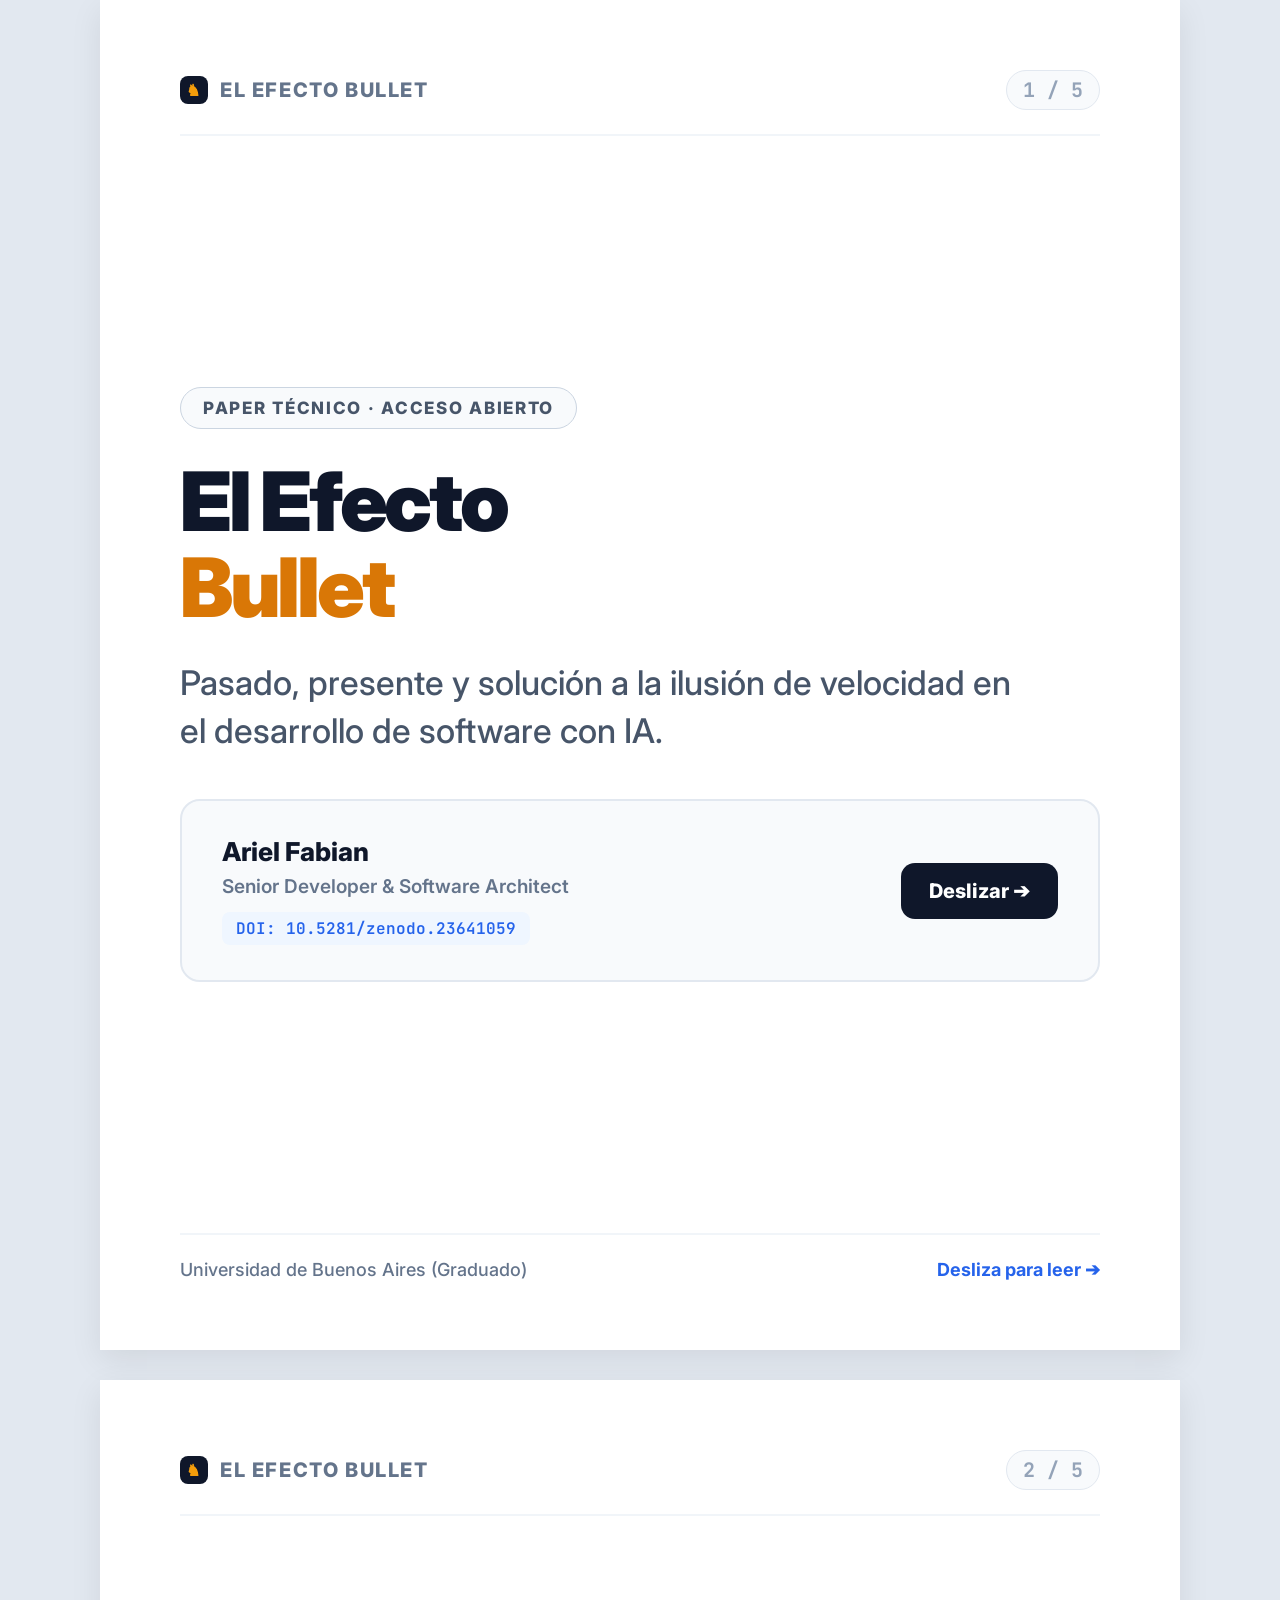
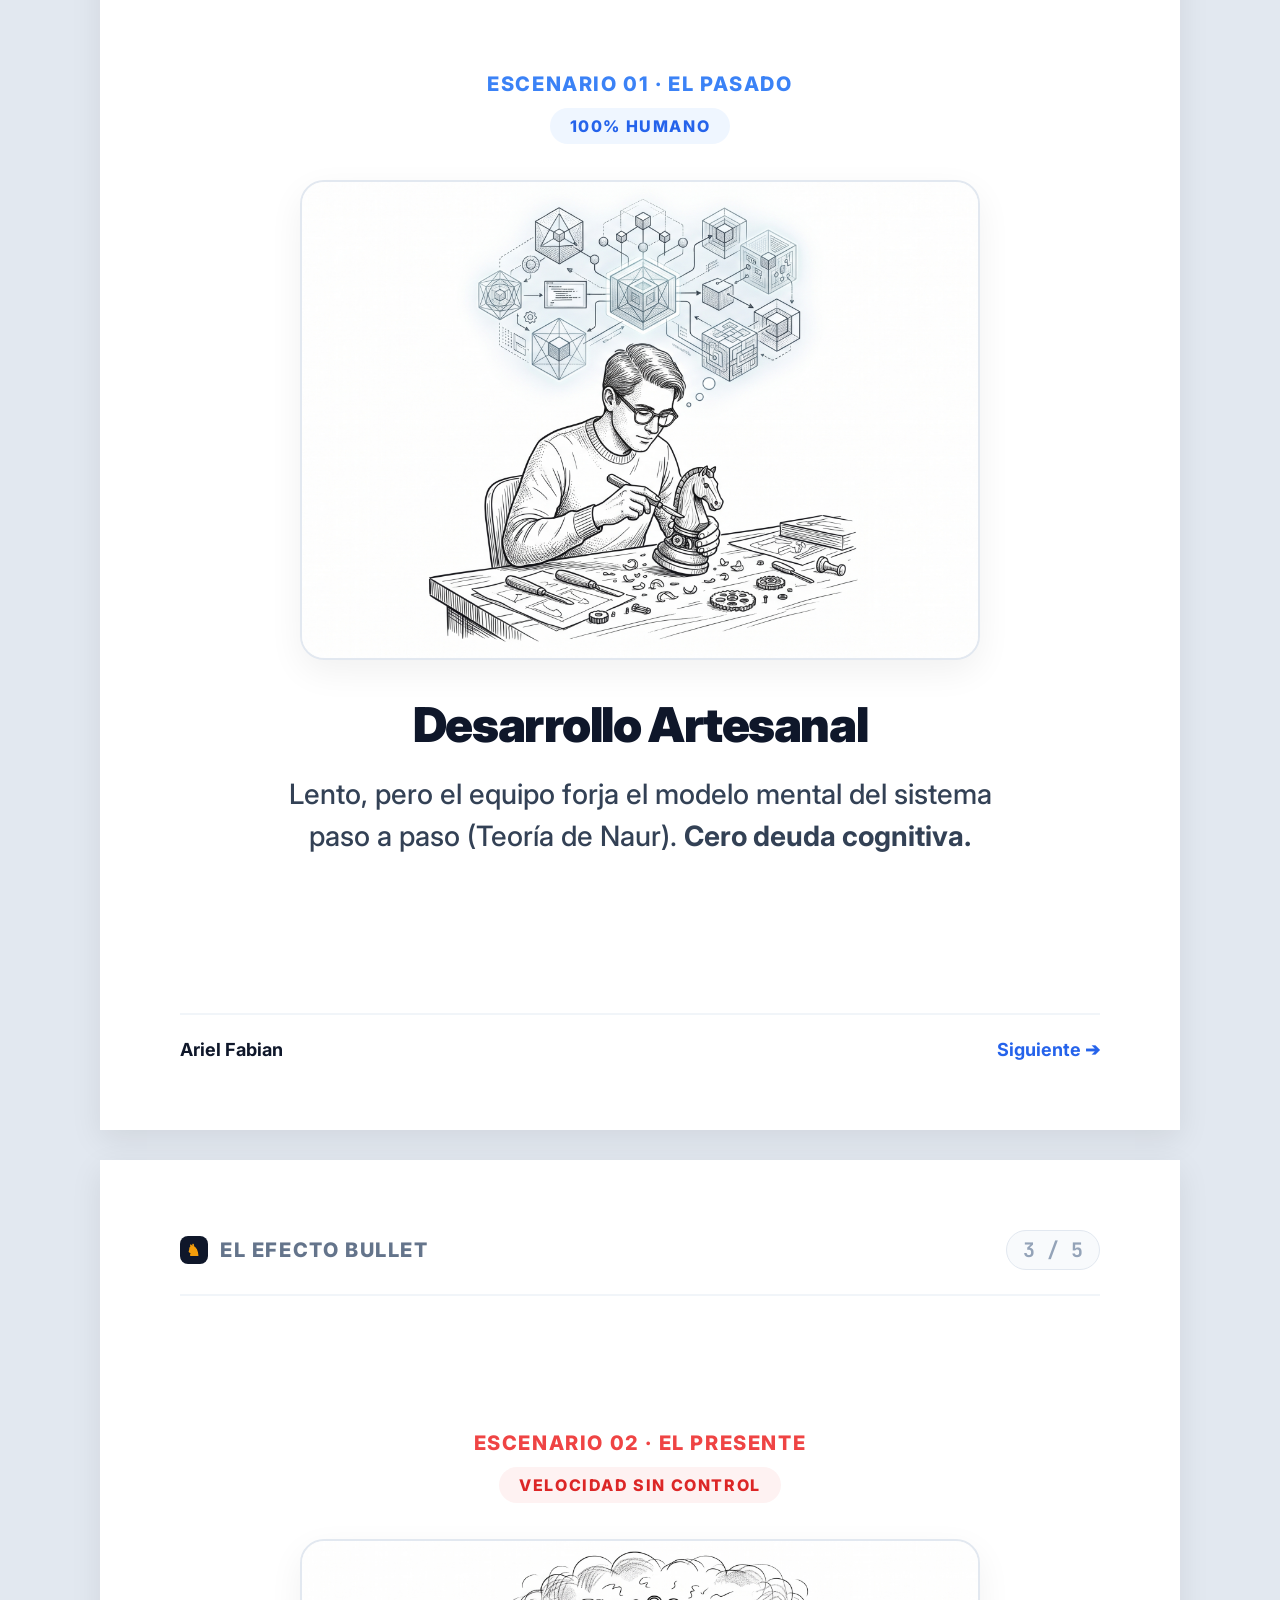
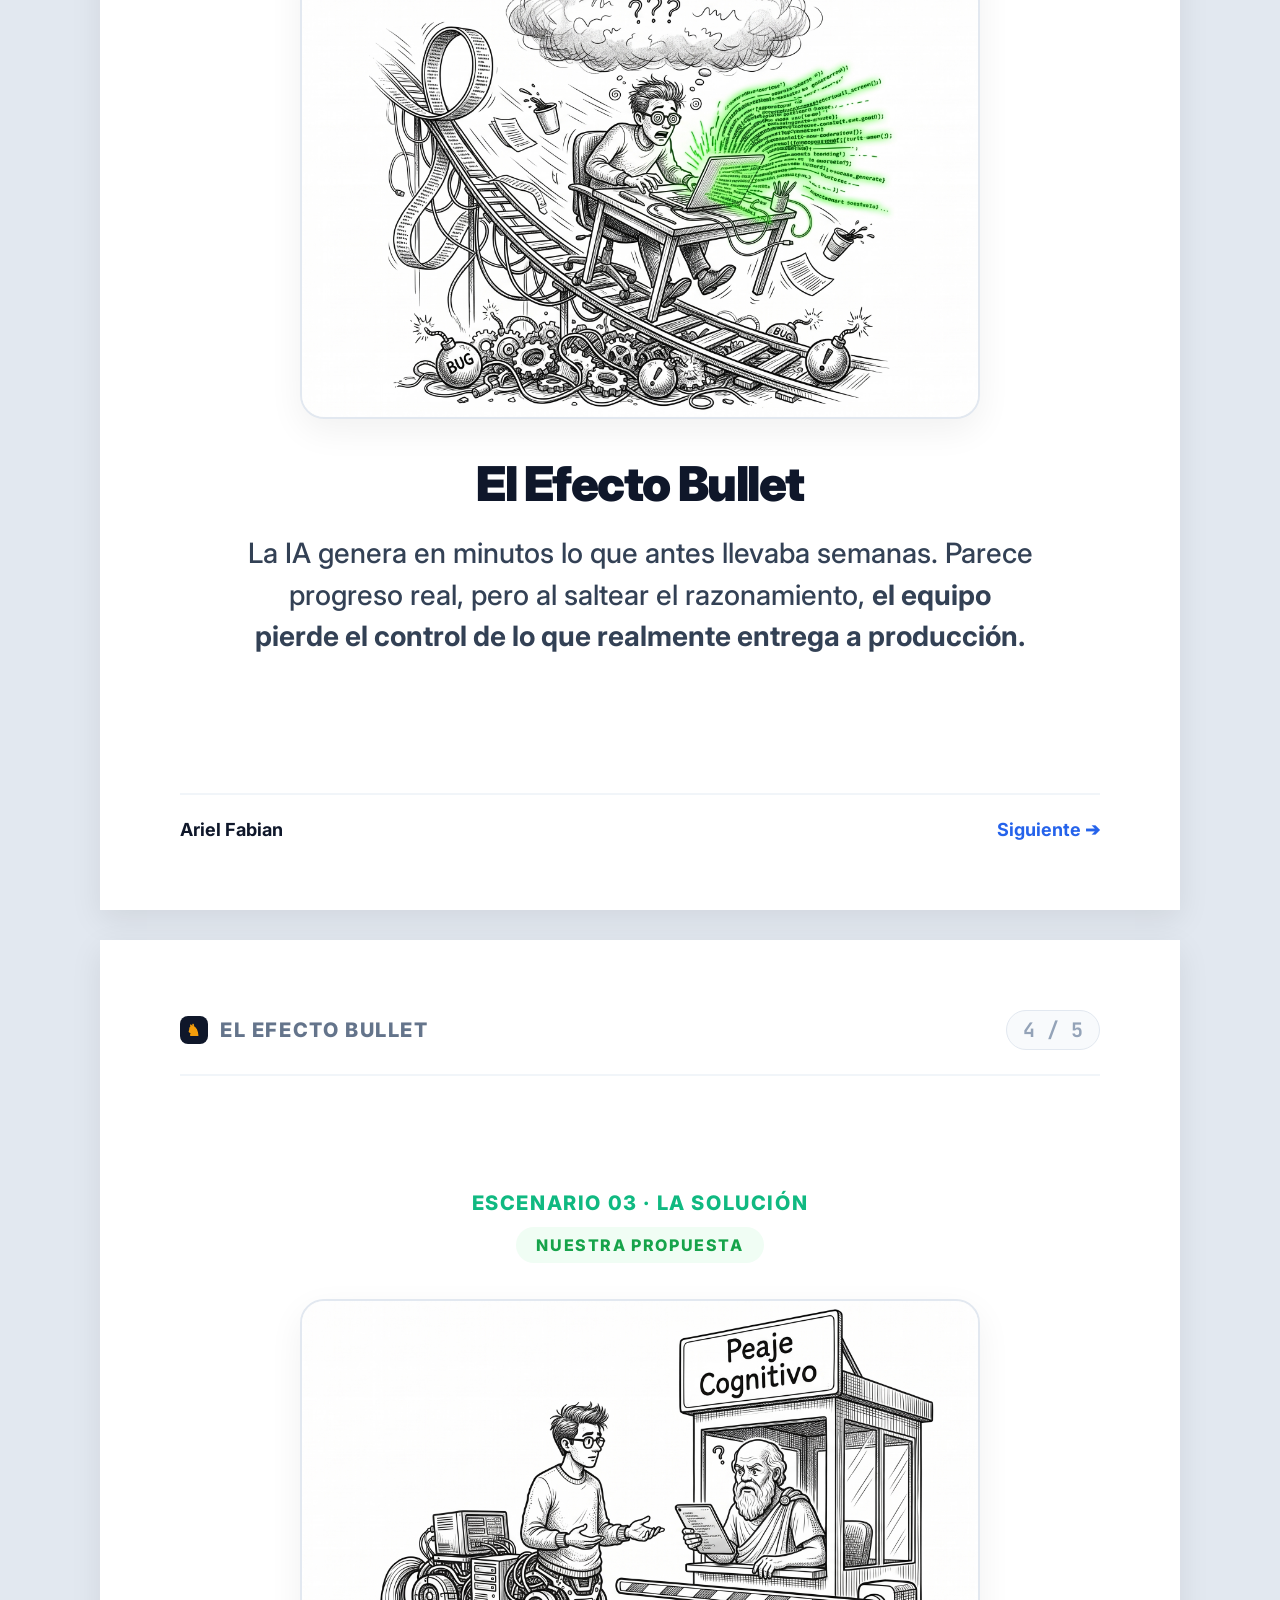
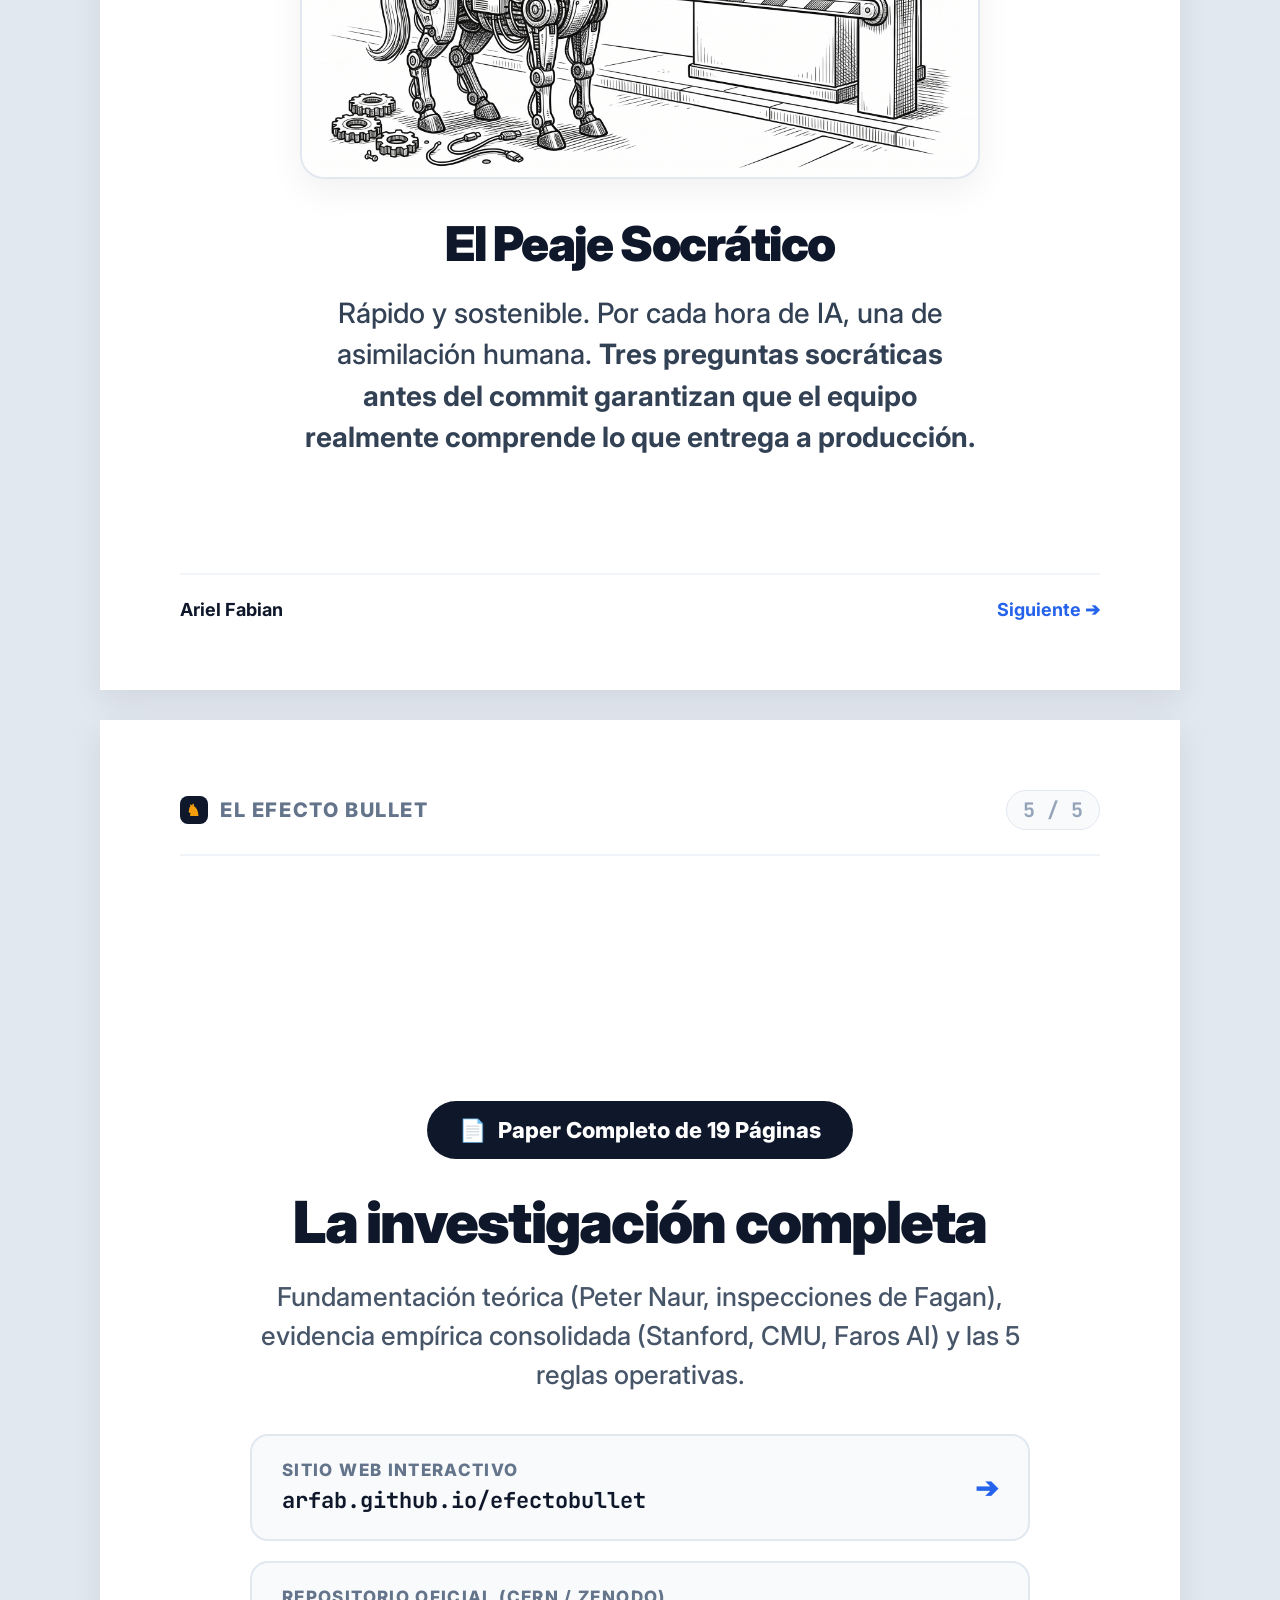
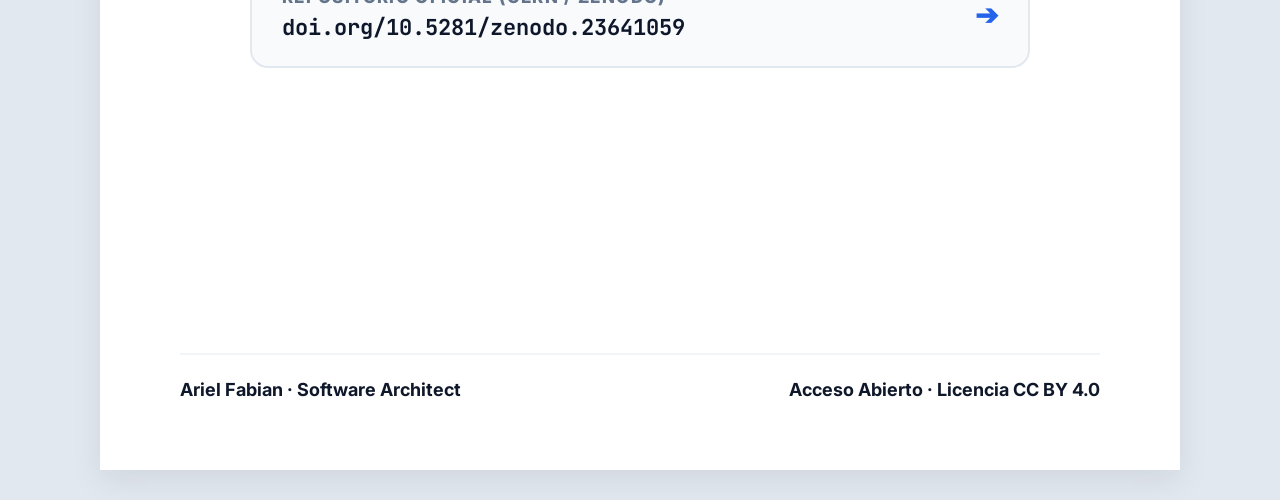
==== carousel.html @ 354e4b09 "Agregar carrusel PDF de 5 diapositivas para LinkedIn" ====
<!DOCTYPE html>
<html lang="es">
<head>
  <meta charset="UTF-8">
  <title>El Efecto Bullet - Carrusel LinkedIn</title>
  <link rel="preconnect" href="https://fonts.googleapis.com">
  <link rel="preconnect" href="https://fonts.gstatic.com" crossorigin>
  <link href="https://fonts.googleapis.com/css2?family=Inter:wght@400;500;600;700;800;900&family=JetBrains+Mono:wght@500;700&display=swap" rel="stylesheet">
  <style>
    * {
      box-sizing: border-box;
      margin: 0;
      padding: 0;
    }
    @page {
      size: 1080px 1350px;
      margin: 0;
    }
    body {
      font-family: 'Inter', -apple-system, BlinkMacSystemFont, sans-serif;
      background: #e2e8f0;
      color: #0f172a;
      -webkit-print-color-adjust: exact;
      print-color-adjust: exact;
    }
    .slide {
      width: 1080px;
      height: 1350px;
      background: #ffffff;
      padding: 70px 80px;
      display: flex;
      flex-direction: column;
      justify-content: space-between;
      position: relative;
      overflow: hidden;
      page-break-after: always;
      break-after: page;
      margin: 0 auto 30px auto;
      box-shadow: 0 10px 30px rgba(0,0,0,0.08);
    }
    @media print {
      body {
        background: transparent;
      }
      .slide {
        margin: 0;
        box-shadow: none;
      }
    }

    /* Top bar */
    .slide-topbar {
      display: flex;
      justify-content: space-between;
      align-items: center;
      padding-bottom: 24px;
      border-bottom: 2px solid #f1f5f9;
    }
    .brand-tag {
      font-size: 20px;
      font-weight: 800;
      letter-spacing: 0.08em;
      text-transform: uppercase;
      color: #64748b;
      display: flex;
      align-items: center;
      gap: 12px;
    }
    .brand-icon {
      width: 28px;
      height: 28px;
      background: #0f172a;
      border-radius: 8px;
      display: inline-flex;
      align-items: center;
      justify-content: center;
      color: #f59e0b;
      font-size: 16px;
      font-weight: 900;
    }
    .slide-counter {
      font-family: 'JetBrains Mono', monospace;
      font-size: 20px;
      font-weight: 700;
      color: #94a3b8;
      background: #f8fafc;
      padding: 6px 16px;
      border-radius: 20px;
      border: 1px solid #e2e8f0;
    }

    /* Bottom bar */
    .slide-footer {
      display: flex;
      justify-content: space-between;
      align-items: center;
      padding-top: 24px;
      border-top: 2px solid #f1f5f9;
      font-size: 18px;
      color: #64748b;
      font-weight: 500;
    }
    .footer-author {
      font-weight: 700;
      color: #0f172a;
    }
    .footer-swipe {
      display: flex;
      align-items: center;
      gap: 8px;
      font-weight: 700;
      color: #2563eb;
    }

    /* Content Cards (Slides 2, 3, 4) */
    .content-center {
      display: flex;
      flex-direction: column;
      align-items: center;
      text-align: center;
      margin: auto 0;
    }
    .badge-pill {
      display: inline-block;
      padding: 8px 20px;
      font-size: 16px;
      font-weight: 800;
      letter-spacing: 0.1em;
      text-transform: uppercase;
      border-radius: 30px;
      margin-bottom: 16px;
    }
    .badge-blue { background: #eff6ff; color: #2563eb; }
    .badge-red { background: #fef2f2; color: #dc2626; }
    .badge-green { background: #f0fdf4; color: #16a34a; }

    .scenario-phase {
      font-size: 20px;
      font-weight: 800;
      letter-spacing: 0.08em;
      text-transform: uppercase;
      margin-bottom: 12px;
    }
    .phase-blue { color: #3b82f6; }
    .phase-red { color: #ef4444; }
    .phase-green { color: #10b981; }

    .card-image-box {
      width: 100%;
      max-width: 680px;
      height: 480px;
      border-radius: 24px;
      overflow: hidden;
      border: 2px solid #e2e8f0;
      background: #fafafa;
      margin: 20px 0 35px 0;
      box-shadow: 0 12px 35px rgba(0,0,0,0.06);
    }
    .card-image-box img {
      width: 100%;
      height: 100%;
      object-fit: cover;
    }
    .card-title {
      font-size: 48px;
      font-weight: 900;
      letter-spacing: -0.03em;
      color: #0f172a;
      margin-bottom: 20px;
    }
    .card-text {
      font-size: 28px;
      line-height: 1.48;
      color: #334155;
      font-weight: 500;
      max-width: 820px;
      text-wrap: balance;
    }

    /* Slide 1 - Cover specific */
    .cover-content {
      margin: auto 0;
      display: flex;
      flex-direction: column;
      align-items: flex-start;
      text-align: left;
    }
    .cover-badge {
      display: inline-block;
      padding: 10px 22px;
      background: #f8fafc;
      border: 1.5px solid #cbd5e1;
      color: #475569;
      font-size: 17px;
      font-weight: 800;
      letter-spacing: 0.1em;
      text-transform: uppercase;
      border-radius: 30px;
      margin-bottom: 30px;
    }
    .cover-title {
      font-size: 82px;
      font-weight: 900;
      letter-spacing: -0.04em;
      line-height: 1.05;
      color: #0f172a;
      margin-bottom: 28px;
    }
    .cover-title span {
      color: #d97706;
    }
    .cover-subtitle {
      font-size: 34px;
      line-height: 1.4;
      color: #475569;
      font-weight: 500;
      max-width: 860px;
      margin-bottom: 45px;
    }
    .cover-box {
      width: 100%;
      background: #f8fafc;
      border: 2px solid #e2e8f0;
      border-radius: 20px;
      padding: 35px 40px;
      display: flex;
      justify-content: space-between;
      align-items: center;
    }
    .cover-box-meta {
      display: flex;
      flex-direction: column;
      gap: 8px;
    }
    .cover-author-name {
      font-size: 26px;
      font-weight: 800;
      color: #0f172a;
    }
    .cover-author-role {
      font-size: 19px;
      color: #64748b;
      font-weight: 600;
    }
    .cover-doi {
      font-family: 'JetBrains Mono', monospace;
      font-size: 16px;
      color: #2563eb;
      font-weight: 600;
      background: #eff6ff;
      padding: 6px 14px;
      border-radius: 8px;
      margin-top: 6px;
      display: inline-block;
    }
    .cover-swipe-badge {
      background: #0f172a;
      color: #ffffff;
      padding: 16px 28px;
      border-radius: 14px;
      font-size: 20px;
      font-weight: 800;
      display: flex;
      align-items: center;
      gap: 10px;
    }

    /* Slide 5 - Close specific */
    .close-content {
      margin: auto 0;
      display: flex;
      flex-direction: column;
      align-items: center;
      text-align: center;
    }
    .close-title {
      font-size: 58px;
      font-weight: 900;
      letter-spacing: -0.03em;
      color: #0f172a;
      margin-bottom: 20px;
    }
    .close-subtitle {
      font-size: 26px;
      line-height: 1.5;
      color: #475569;
      font-weight: 500;
      max-width: 800px;
      margin-bottom: 40px;
    }
    .links-container {
      width: 100%;
      max-width: 780px;
      display: flex;
      flex-direction: column;
      gap: 20px;
      margin-bottom: 40px;
    }
    .link-card {
      background: #f8fafc;
      border: 2px solid #e2e8f0;
      border-radius: 18px;
      padding: 24px 30px;
      display: flex;
      justify-content: space-between;
      align-items: center;
      text-align: left;
    }
    .link-card-info h4 {
      font-size: 17px;
      text-transform: uppercase;
      letter-spacing: 0.08em;
      color: #64748b;
      margin-bottom: 6px;
      font-weight: 800;
    }
    .link-card-info p {
      font-family: 'JetBrains Mono', monospace;
      font-size: 22px;
      color: #0f172a;
      font-weight: 700;
    }
    .link-card-arrow {
      font-size: 28px;
      color: #2563eb;
      font-weight: 900;
    }
    .close-paper-badge {
      display: inline-flex;
      align-items: center;
      gap: 12px;
      background: #0f172a;
      color: #ffffff;
      padding: 16px 32px;
      border-radius: 50px;
      font-size: 22px;
      font-weight: 800;
    }
  </style>
</head>
<body>

  <!-- =========================================
       SLIDE 1: PORTADA
       ========================================= -->
  <div class="slide">
    <div class="slide-topbar">
      <div class="brand-tag">
        <span class="brand-icon">♞</span>
        <span>El Efecto Bullet</span>
      </div>
      <div class="slide-counter">1 / 5</div>
    </div>

    <div class="cover-content">
      <div class="cover-badge">Paper Técnico · Acceso Abierto</div>
      <h1 class="cover-title">
        El Efecto<br><span>Bullet</span>
      </h1>
      <p class="cover-subtitle">
        Pasado, presente y solución a la ilusión de velocidad en el desarrollo de software con IA.
      </p>

      <div class="cover-box">
        <div class="cover-box-meta">
          <div class="cover-author-name">Ariel Fabian</div>
          <div class="cover-author-role">Senior Developer & Software Architect</div>
          <div><span class="cover-doi">DOI: 10.5281/zenodo.23641059</span></div>
        </div>
        <div class="cover-swipe-badge">
          Deslizar ➔
        </div>
      </div>
    </div>

    <div class="slide-footer">
      <div>Universidad de Buenos Aires (Graduado)</div>
      <div class="footer-swipe">Desliza para leer ➔</div>
    </div>
  </div>

  <!-- =========================================
       SLIDE 2: ESCENARIO 01 · EL PASADO
       ========================================= -->
  <div class="slide">
    <div class="slide-topbar">
      <div class="brand-tag">
        <span class="brand-icon">♞</span>
        <span>El Efecto Bullet</span>
      </div>
      <div class="slide-counter">2 / 5</div>
    </div>

    <div class="content-center">
      <span class="scenario-phase phase-blue">Escenario 01 · El Pasado</span>
      <span class="badge-pill badge-blue">100% Humano</span>
      <div class="card-image-box">
        <img src="images/hero_chess_knight.jpg" alt="Desarrollo Artesanal">
      </div>
      <h2 class="card-title">Desarrollo Artesanal</h2>
      <p class="card-text">
        Lento, pero el equipo forja el modelo mental del sistema paso a paso (Teoría de Naur). <strong>Cero deuda cognitiva.</strong>
      </p>
    </div>

    <div class="slide-footer">
      <div class="footer-author">Ariel Fabian</div>
      <div class="footer-swipe">Siguiente ➔</div>
    </div>
  </div>

  <!-- =========================================
       SLIDE 3: ESCENARIO 02 · EL PRESENTE
       ========================================= -->
  <div class="slide">
    <div class="slide-topbar">
      <div class="brand-tag">
        <span class="brand-icon">♞</span>
        <span>El Efecto Bullet</span>
      </div>
      <div class="slide-counter">3 / 5</div>
    </div>

    <div class="content-center">
      <span class="scenario-phase phase-red">Escenario 02 · El Presente</span>
      <span class="badge-pill badge-red">Velocidad sin Control</span>
      <div class="card-image-box">
        <img src="images/chess_clock_fischer.jpg" alt="El Efecto Bullet">
      </div>
      <h2 class="card-title">El Efecto Bullet</h2>
      <p class="card-text">
        La IA genera en minutos lo que antes llevaba semanas. Parece progreso real, pero al saltear el razonamiento, <strong>el equipo pierde el control de lo que realmente entrega a producción.</strong>
      </p>
    </div>

    <div class="slide-footer">
      <div class="footer-author">Ariel Fabian</div>
      <div class="footer-swipe">Siguiente ➔</div>
    </div>
  </div>

  <!-- =========================================
       SLIDE 4: ESCENARIO 03 · LA SOLUCIÓN
       ========================================= -->
  <div class="slide">
    <div class="slide-topbar">
      <div class="brand-tag">
        <span class="brand-icon">♞</span>
        <span>El Efecto Bullet</span>
      </div>
      <div class="slide-counter">4 / 5</div>
    </div>

    <div class="content-center">
      <span class="scenario-phase phase-green">Escenario 03 · La Solución</span>
      <span class="badge-pill badge-green">Nuestra Propuesta</span>
      <div class="card-image-box">
        <img src="images/centaur_model.jpg" alt="El Peaje Socrático">
      </div>
      <h2 class="card-title">El Peaje Socrático</h2>
      <p class="card-text">
        Rápido y sostenible. Por cada hora de IA, una de asimilación humana. <strong>Tres preguntas socráticas antes del commit garantizan que el equipo realmente comprende lo que entrega a producción.</strong>
      </p>
    </div>

    <div class="slide-footer">
      <div class="footer-author">Ariel Fabian</div>
      <div class="footer-swipe">Siguiente ➔</div>
    </div>
  </div>

  <!-- =========================================
       SLIDE 5: CIERRE Y ACCESO
       ========================================= -->
  <div class="slide">
    <div class="slide-topbar">
      <div class="brand-tag">
        <span class="brand-icon">♞</span>
        <span>El Efecto Bullet</span>
      </div>
      <div class="slide-counter">5 / 5</div>
    </div>

    <div class="close-content">
      <div class="close-paper-badge">
        <span>📄</span> Paper Completo de 19 Páginas
      </div>
      <h2 class="close-title" style="margin-top:28px;">La investigación completa</h2>
      <p class="close-subtitle">
        Fundamentación teórica (Peter Naur, inspecciones de Fagan), evidencia empírica consolidada (Stanford, CMU, Faros AI) y las 5 reglas operativas.
      </p>

      <div class="links-container">
        <div class="link-card">
          <div class="link-card-info">
            <h4>Sitio Web Interactivo</h4>
            <p>arfab.github.io/efectobullet</p>
          </div>
          <div class="link-card-arrow">➔</div>
        </div>

        <div class="link-card">
          <div class="link-card-info">
            <h4>Repositorio Oficial (CERN / Zenodo)</h4>
            <p>doi.org/10.5281/zenodo.23641059</p>
          </div>
          <div class="link-card-arrow">➔</div>
        </div>
      </div>
    </div>

    <div class="slide-footer">
      <div class="footer-author">Ariel Fabian · Software Architect</div>
      <div style="font-weight:700; color:#0f172a;">Acceso Abierto · Licencia CC BY 4.0</div>
    </div>
  </div>

</body>
</html>
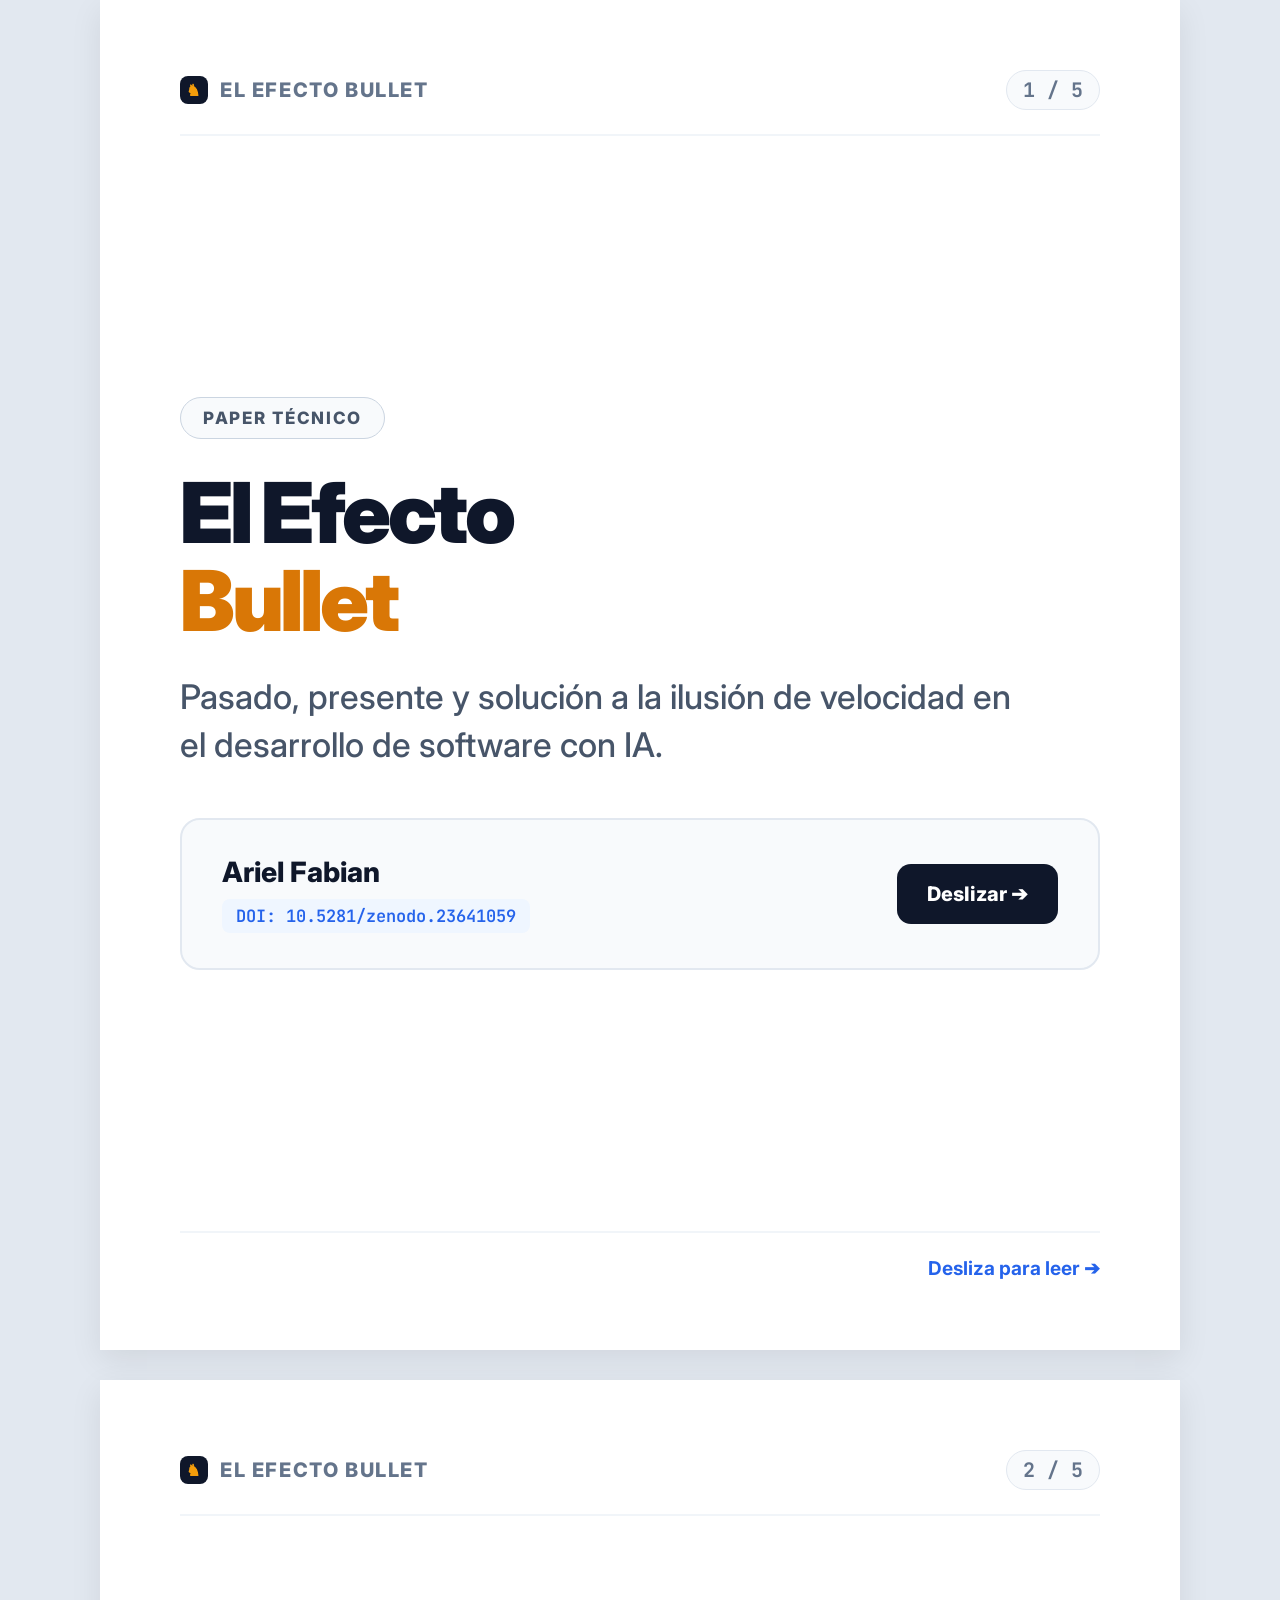
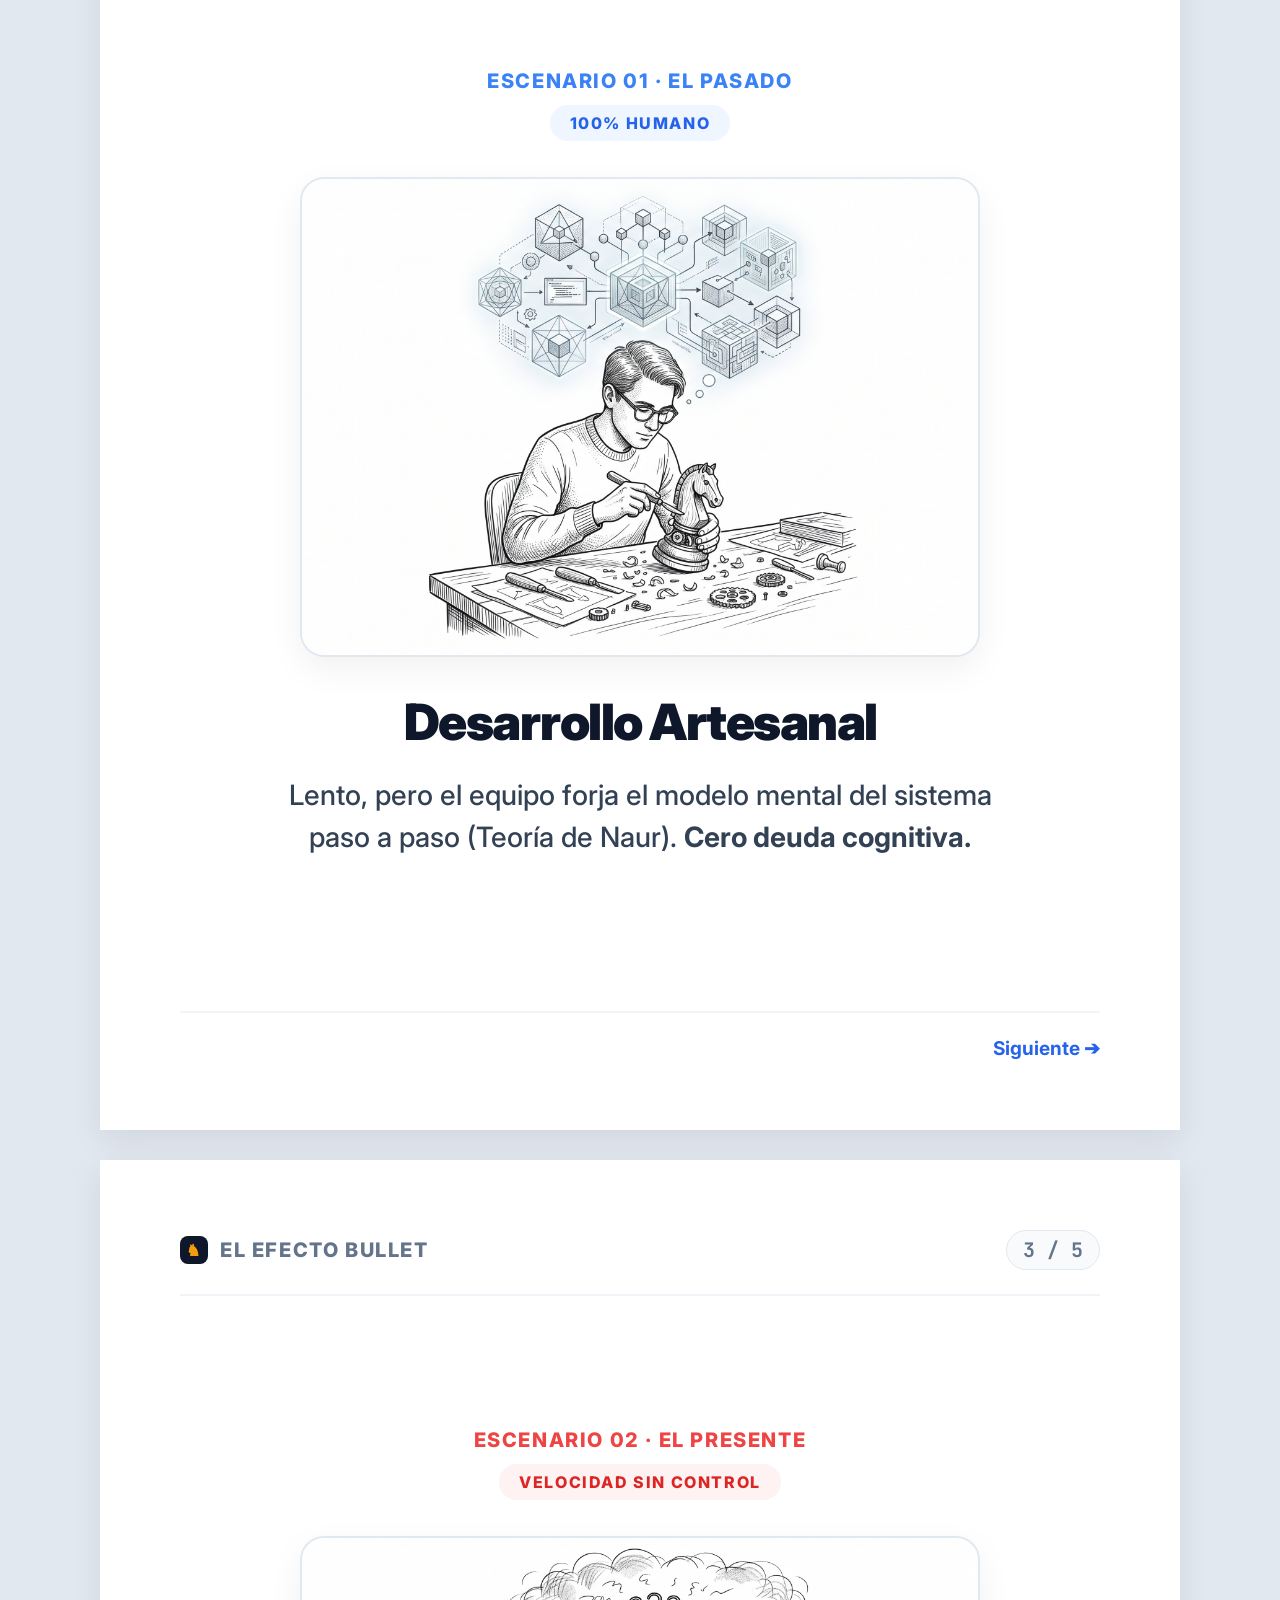
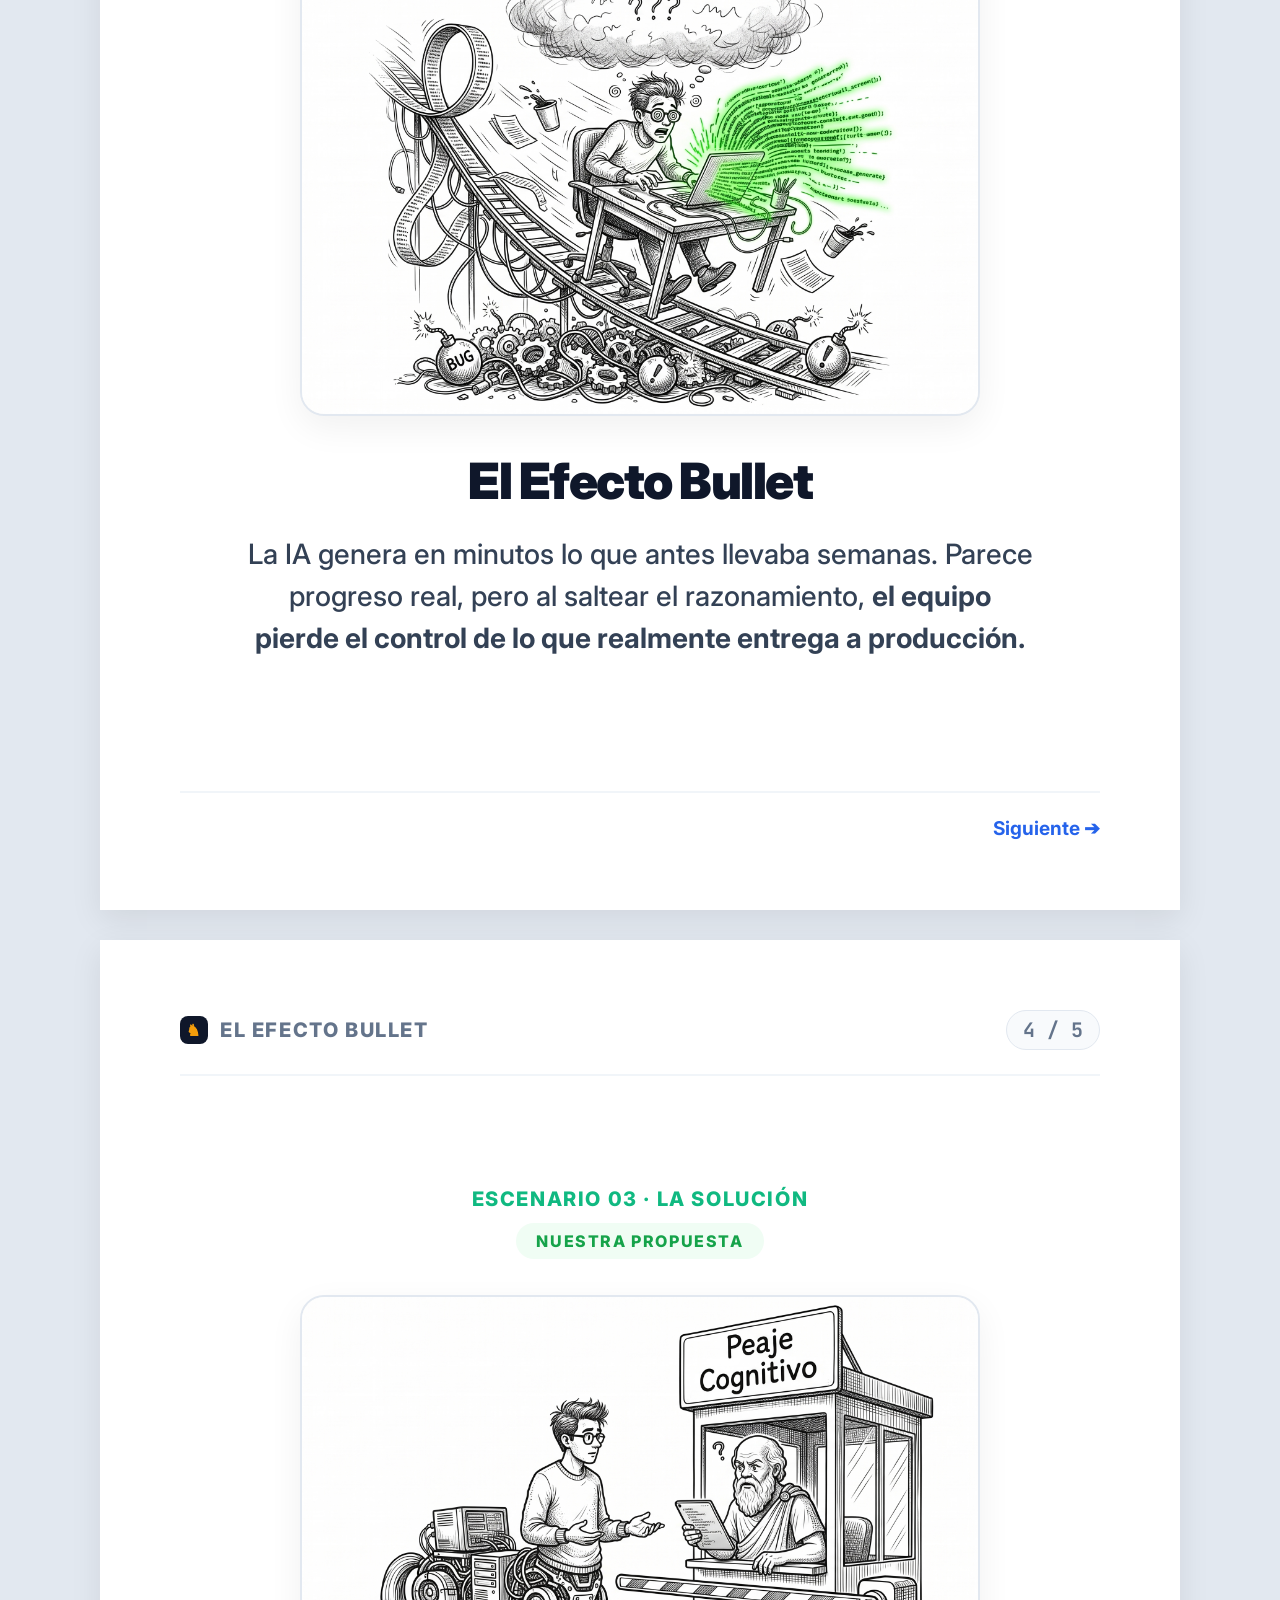
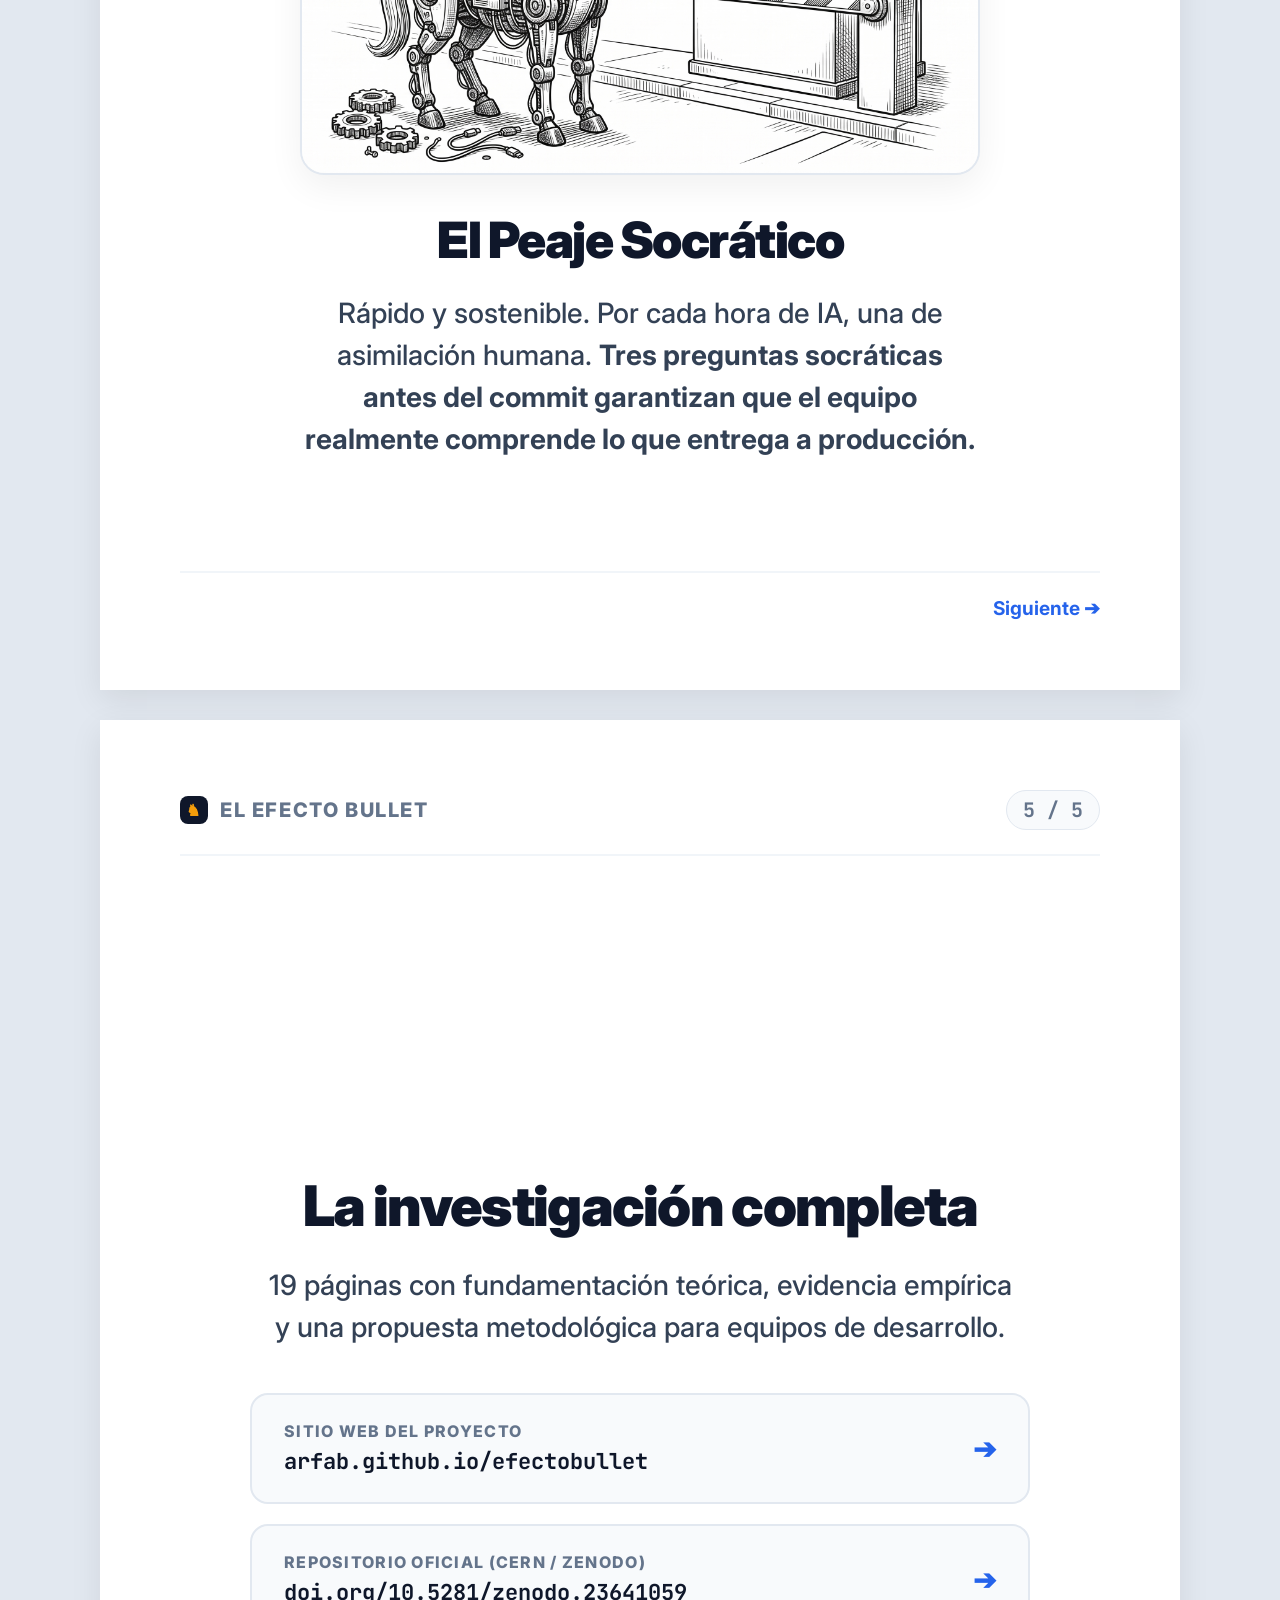
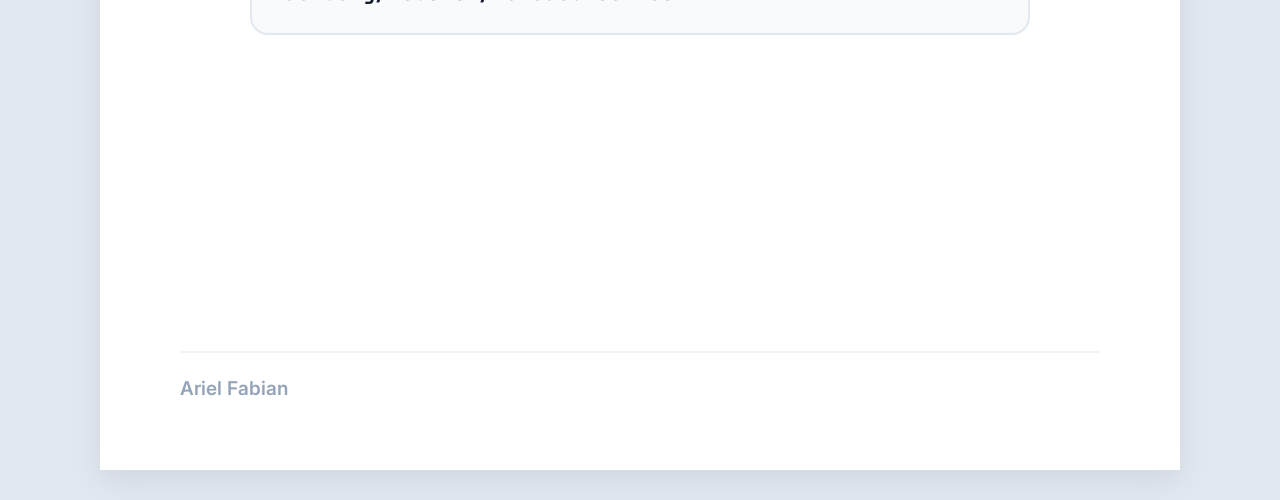
==== commit 471f0cec: "Actualizar carrusel PDF: version limpia sin textos redundantes" ====
--- a/carousel.html
+++ b/carousel.html
@@ -82,7 +82,7 @@
       font-family: 'JetBrains Mono', monospace;
       font-size: 20px;
       font-weight: 700;
-      color: #94a3b8;
+      color: #64748b;
       background: #f8fafc;
       padding: 6px 16px;
       border-radius: 20px;
@@ -96,13 +96,9 @@
       align-items: center;
       padding-top: 24px;
       border-top: 2px solid #f1f5f9;
-      font-size: 18px;
-      color: #64748b;
-      font-weight: 500;
-    }
-    .footer-author {
-      font-weight: 700;
-      color: #0f172a;
+      font-size: 19px;
+      color: #94a3b8;
+      font-weight: 600;
     }
     .footer-swipe {
       display: flex;
@@ -162,22 +158,22 @@
       object-fit: cover;
     }
     .card-title {
-      font-size: 48px;
+      font-size: 50px;
       font-weight: 900;
       letter-spacing: -0.03em;
       color: #0f172a;
-      margin-bottom: 20px;
+      margin-bottom: 22px;
     }
     .card-text {
       font-size: 28px;
-      line-height: 1.48;
+      line-height: 1.5;
       color: #334155;
       font-weight: 500;
       max-width: 820px;
       text-wrap: balance;
     }
 
-    /* Slide 1 - Cover specific */
+    /* Slide 1 - Cover */
     .cover-content {
       margin: auto 0;
       display: flex;
@@ -199,7 +195,7 @@
       margin-bottom: 30px;
     }
     .cover-title {
-      font-size: 82px;
+      font-size: 84px;
       font-weight: 900;
       letter-spacing: -0.04em;
       line-height: 1.05;
@@ -215,7 +211,7 @@
       color: #475569;
       font-weight: 500;
       max-width: 860px;
-      margin-bottom: 45px;
+      margin-bottom: 50px;
     }
     .cover-box {
       width: 100%;
@@ -230,33 +226,27 @@
     .cover-box-meta {
       display: flex;
       flex-direction: column;
-      gap: 8px;
+      gap: 10px;
     }
     .cover-author-name {
-      font-size: 26px;
-      font-weight: 800;
-      color: #0f172a;
-    }
-    .cover-author-role {
-      font-size: 19px;
-      color: #64748b;
-      font-weight: 600;
+      font-size: 28px;
+      font-weight: 800;
+      color: #0f172a;
     }
     .cover-doi {
       font-family: 'JetBrains Mono', monospace;
-      font-size: 16px;
+      font-size: 17px;
       color: #2563eb;
       font-weight: 600;
       background: #eff6ff;
       padding: 6px 14px;
       border-radius: 8px;
-      margin-top: 6px;
       display: inline-block;
     }
     .cover-swipe-badge {
       background: #0f172a;
       color: #ffffff;
-      padding: 16px 28px;
+      padding: 18px 30px;
       border-radius: 14px;
       font-size: 20px;
       font-weight: 800;
@@ -265,7 +255,7 @@
       gap: 10px;
     }
 
-    /* Slide 5 - Close specific */
+    /* Slide 5 - Close */
     .close-content {
       margin: auto 0;
       display: flex;
@@ -274,19 +264,20 @@
       text-align: center;
     }
     .close-title {
-      font-size: 58px;
+      font-size: 56px;
       font-weight: 900;
       letter-spacing: -0.03em;
       color: #0f172a;
-      margin-bottom: 20px;
+      margin-bottom: 24px;
     }
     .close-subtitle {
-      font-size: 26px;
+      font-size: 28px;
       line-height: 1.5;
-      color: #475569;
+      color: #334155;
       font-weight: 500;
-      max-width: 800px;
-      margin-bottom: 40px;
+      max-width: 840px;
+      margin-bottom: 45px;
+      text-wrap: balance;
     }
     .links-container {
       width: 100%;
@@ -294,20 +285,19 @@
       display: flex;
       flex-direction: column;
       gap: 20px;
-      margin-bottom: 40px;
     }
     .link-card {
       background: #f8fafc;
       border: 2px solid #e2e8f0;
       border-radius: 18px;
-      padding: 24px 30px;
+      padding: 26px 32px;
       display: flex;
       justify-content: space-between;
       align-items: center;
       text-align: left;
     }
     .link-card-info h4 {
-      font-size: 17px;
+      font-size: 16px;
       text-transform: uppercase;
       letter-spacing: 0.08em;
       color: #64748b;
@@ -324,17 +314,6 @@
       font-size: 28px;
       color: #2563eb;
       font-weight: 900;
-    }
-    .close-paper-badge {
-      display: inline-flex;
-      align-items: center;
-      gap: 12px;
-      background: #0f172a;
-      color: #ffffff;
-      padding: 16px 32px;
-      border-radius: 50px;
-      font-size: 22px;
-      font-weight: 800;
     }
   </style>
 </head>
@@ -353,7 +332,7 @@
     </div>
 
     <div class="cover-content">
-      <div class="cover-badge">Paper Técnico · Acceso Abierto</div>
+      <div class="cover-badge">Paper Técnico</div>
       <h1 class="cover-title">
         El Efecto<br><span>Bullet</span>
       </h1>
@@ -364,7 +343,6 @@
       <div class="cover-box">
         <div class="cover-box-meta">
           <div class="cover-author-name">Ariel Fabian</div>
-          <div class="cover-author-role">Senior Developer & Software Architect</div>
           <div><span class="cover-doi">DOI: 10.5281/zenodo.23641059</span></div>
         </div>
         <div class="cover-swipe-badge">
@@ -374,7 +352,7 @@
     </div>
 
     <div class="slide-footer">
-      <div>Universidad de Buenos Aires (Graduado)</div>
+      <div></div>
       <div class="footer-swipe">Desliza para leer ➔</div>
     </div>
   </div>
@@ -404,7 +382,7 @@
     </div>
 
     <div class="slide-footer">
-      <div class="footer-author">Ariel Fabian</div>
+      <div></div>
       <div class="footer-swipe">Siguiente ➔</div>
     </div>
   </div>
@@ -434,7 +412,7 @@
     </div>
 
     <div class="slide-footer">
-      <div class="footer-author">Ariel Fabian</div>
+      <div></div>
       <div class="footer-swipe">Siguiente ➔</div>
     </div>
   </div>
@@ -464,7 +442,7 @@
     </div>
 
     <div class="slide-footer">
-      <div class="footer-author">Ariel Fabian</div>
+      <div></div>
       <div class="footer-swipe">Siguiente ➔</div>
     </div>
   </div>
@@ -482,18 +460,15 @@
     </div>
 
     <div class="close-content">
-      <div class="close-paper-badge">
-        <span>📄</span> Paper Completo de 19 Páginas
-      </div>
-      <h2 class="close-title" style="margin-top:28px;">La investigación completa</h2>
+      <h2 class="close-title">La investigación completa</h2>
       <p class="close-subtitle">
-        Fundamentación teórica (Peter Naur, inspecciones de Fagan), evidencia empírica consolidada (Stanford, CMU, Faros AI) y las 5 reglas operativas.
+        19 páginas con fundamentación teórica, evidencia empírica y una propuesta metodológica para equipos de desarrollo.
       </p>
 
       <div class="links-container">
         <div class="link-card">
           <div class="link-card-info">
-            <h4>Sitio Web Interactivo</h4>
+            <h4>Sitio Web del Proyecto</h4>
             <p>arfab.github.io/efectobullet</p>
           </div>
           <div class="link-card-arrow">➔</div>
@@ -510,8 +485,8 @@
     </div>
 
     <div class="slide-footer">
-      <div class="footer-author">Ariel Fabian · Software Architect</div>
-      <div style="font-weight:700; color:#0f172a;">Acceso Abierto · Licencia CC BY 4.0</div>
+      <div>Ariel Fabian</div>
+      <div></div>
     </div>
   </div>
 
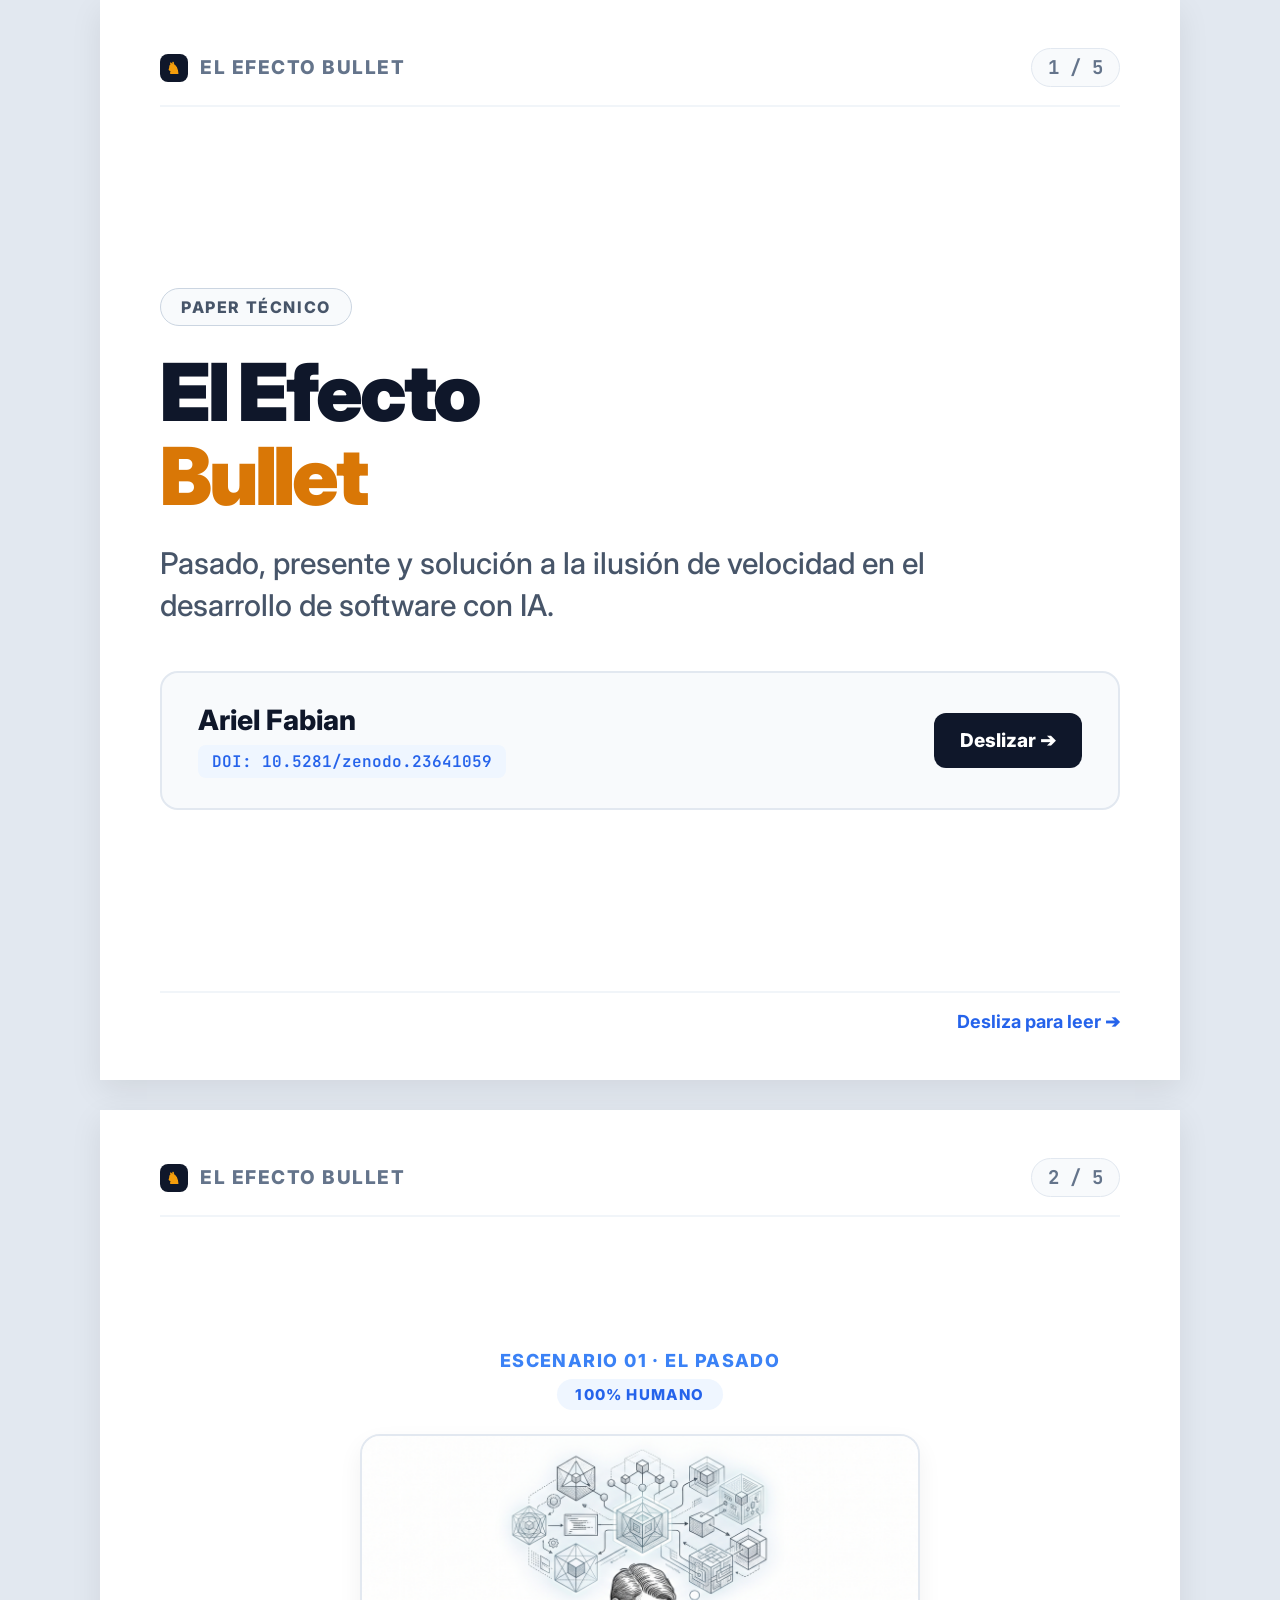
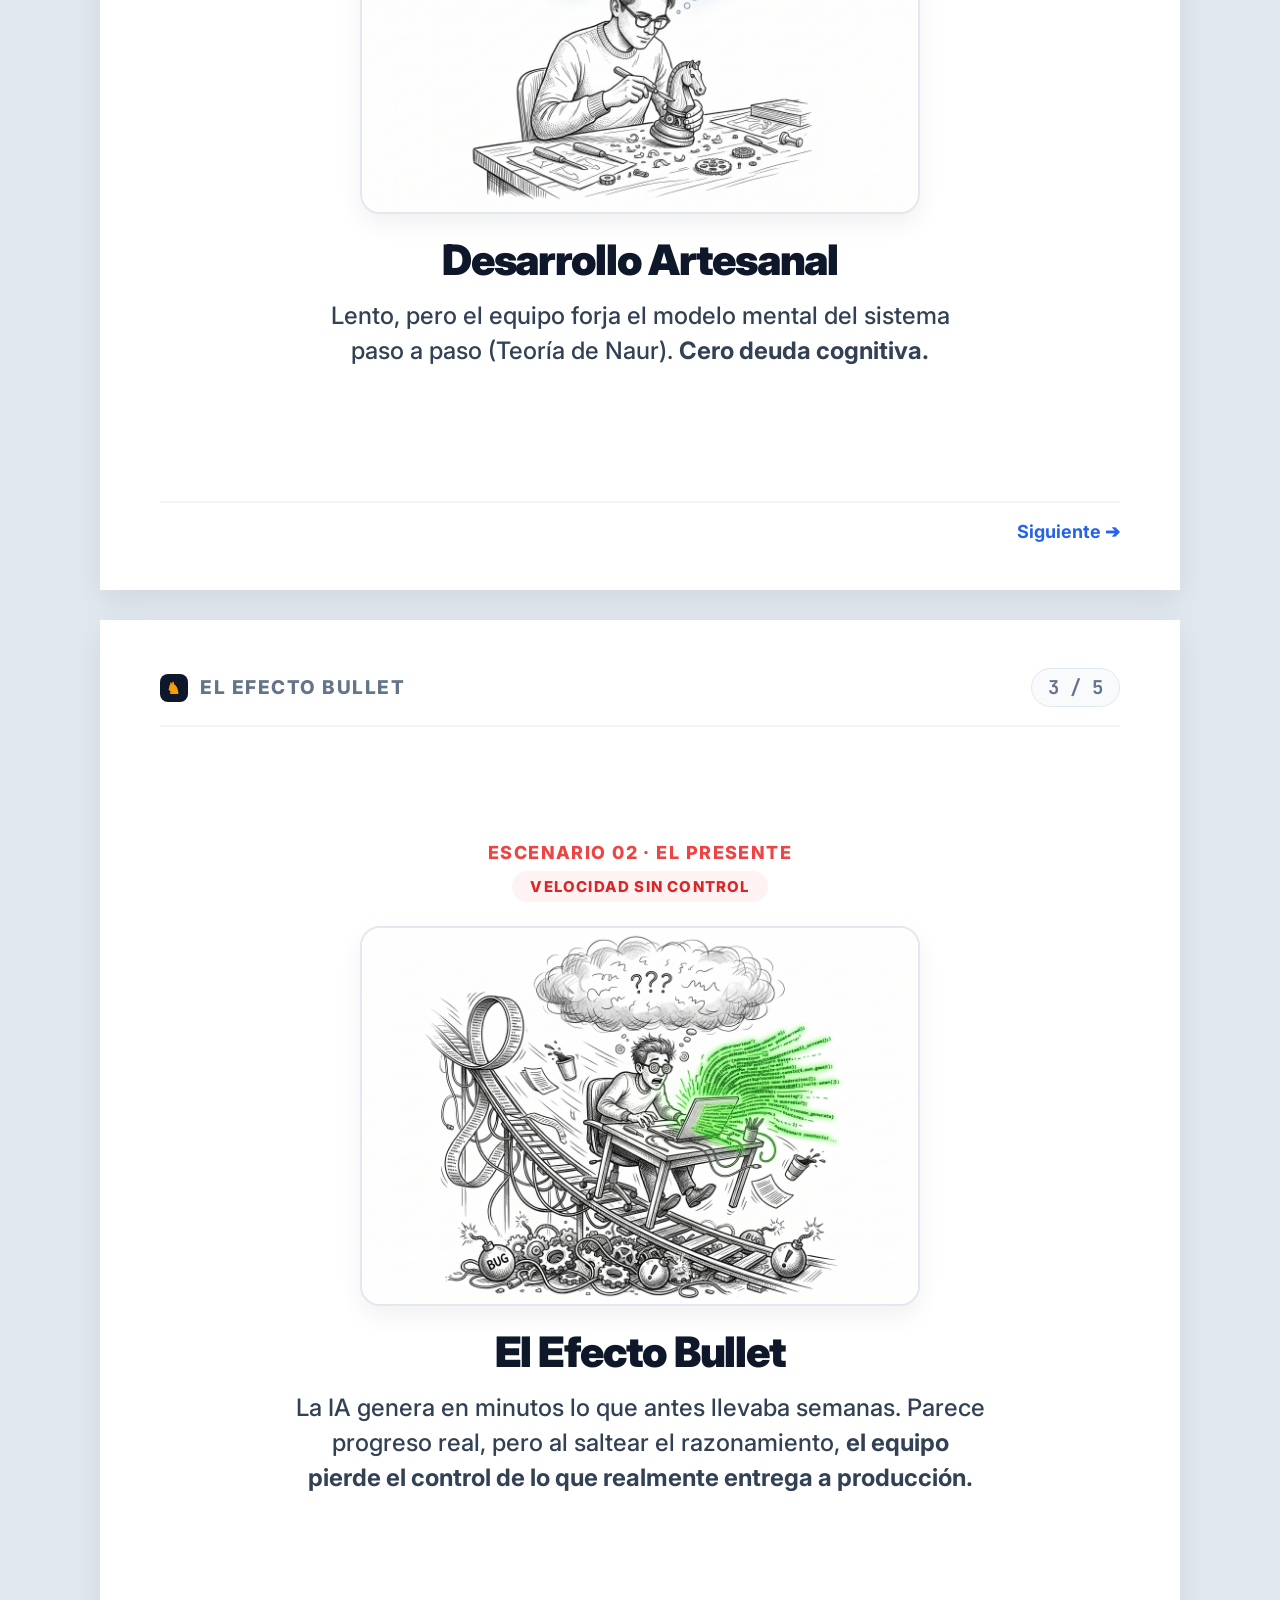
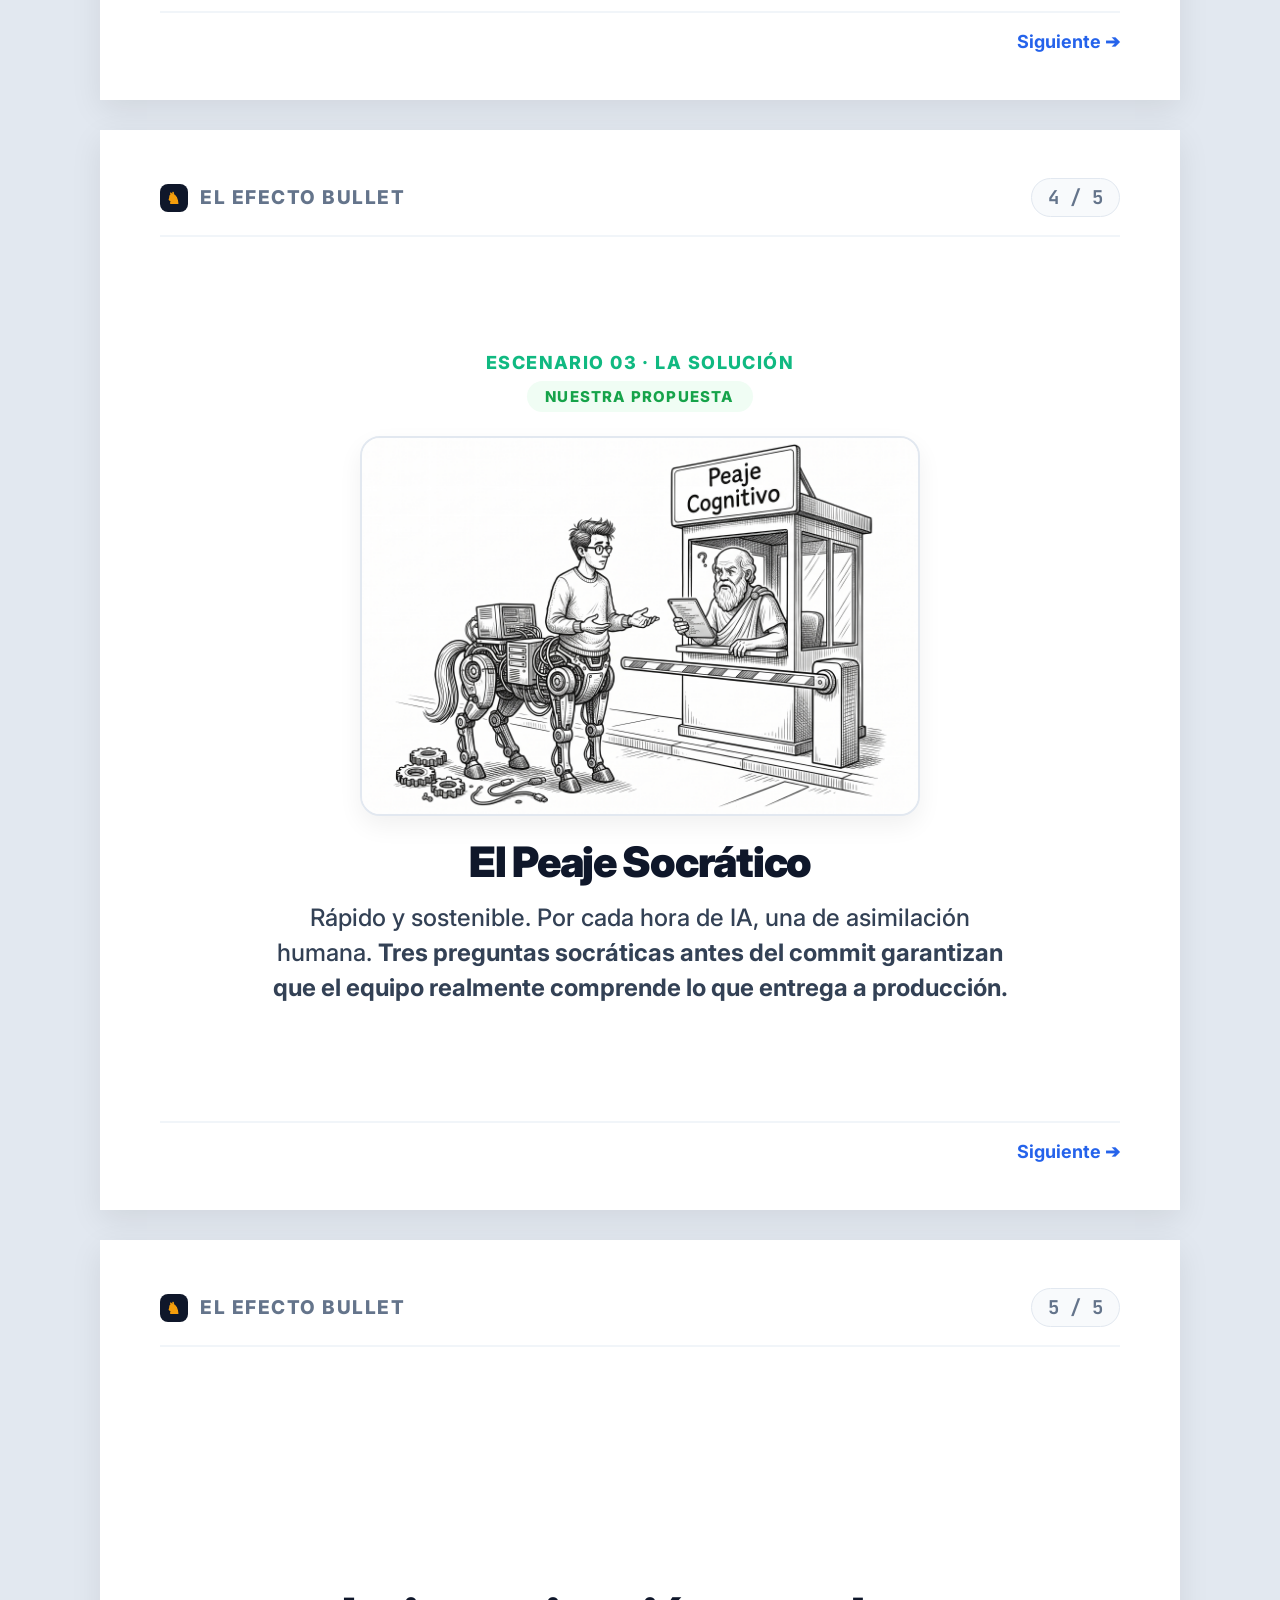
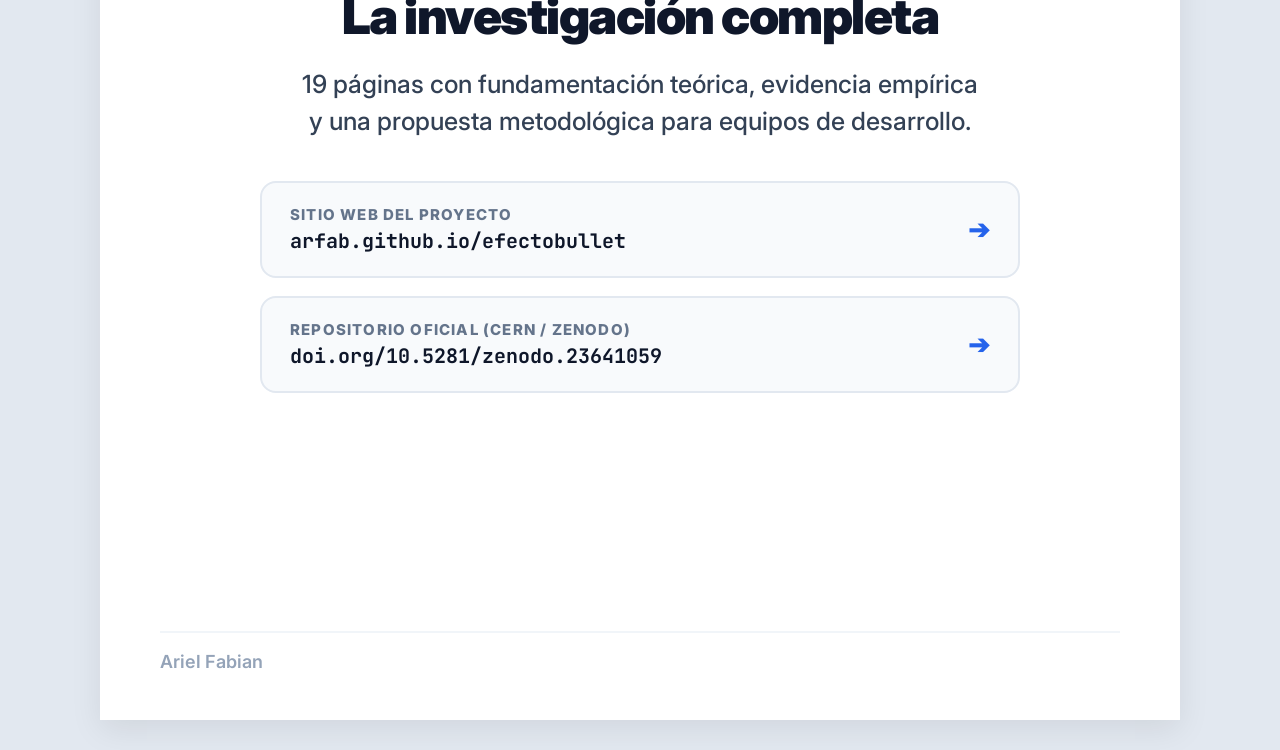
==== commit 094aafa6: "Actualizar carrusel PDF a formato cuadrado 1080x1080 sin scrollbars" ====
--- a/carousel.html
+++ b/carousel.html
@@ -13,7 +13,7 @@
       padding: 0;
     }
     @page {
-      size: 1080px 1350px;
+      size: 1080px 1080px;
       margin: 0;
     }
     body {
@@ -25,9 +25,9 @@
     }
     .slide {
       width: 1080px;
-      height: 1350px;
+      height: 1080px;
       background: #ffffff;
-      padding: 70px 80px;
+      padding: 48px 60px;
       display: flex;
       flex-direction: column;
       justify-content: space-between;
@@ -53,11 +53,11 @@
       display: flex;
       justify-content: space-between;
       align-items: center;
-      padding-bottom: 24px;
+      padding-bottom: 18px;
       border-bottom: 2px solid #f1f5f9;
     }
     .brand-tag {
-      font-size: 20px;
+      font-size: 19px;
       font-weight: 800;
       letter-spacing: 0.08em;
       text-transform: uppercase;
@@ -80,7 +80,7 @@
     }
     .slide-counter {
       font-family: 'JetBrains Mono', monospace;
-      font-size: 20px;
+      font-size: 19px;
       font-weight: 700;
       color: #64748b;
       background: #f8fafc;
@@ -94,9 +94,9 @@
       display: flex;
       justify-content: space-between;
       align-items: center;
-      padding-top: 24px;
+      padding-top: 18px;
       border-top: 2px solid #f1f5f9;
-      font-size: 19px;
+      font-size: 18px;
       color: #94a3b8;
       font-weight: 600;
     }
@@ -118,24 +118,24 @@
     }
     .badge-pill {
       display: inline-block;
-      padding: 8px 20px;
-      font-size: 16px;
-      font-weight: 800;
-      letter-spacing: 0.1em;
+      padding: 6px 18px;
+      font-size: 15px;
+      font-weight: 800;
+      letter-spacing: 0.08em;
       text-transform: uppercase;
       border-radius: 30px;
-      margin-bottom: 16px;
+      margin-bottom: 12px;
     }
     .badge-blue { background: #eff6ff; color: #2563eb; }
     .badge-red { background: #fef2f2; color: #dc2626; }
     .badge-green { background: #f0fdf4; color: #16a34a; }
 
     .scenario-phase {
-      font-size: 20px;
+      font-size: 18px;
       font-weight: 800;
       letter-spacing: 0.08em;
       text-transform: uppercase;
-      margin-bottom: 12px;
+      margin-bottom: 8px;
     }
     .phase-blue { color: #3b82f6; }
     .phase-red { color: #ef4444; }
@@ -143,14 +143,14 @@
 
     .card-image-box {
       width: 100%;
-      max-width: 680px;
-      height: 480px;
-      border-radius: 24px;
+      max-width: 560px;
+      height: 380px;
+      border-radius: 20px;
       overflow: hidden;
       border: 2px solid #e2e8f0;
       background: #fafafa;
-      margin: 20px 0 35px 0;
-      box-shadow: 0 12px 35px rgba(0,0,0,0.06);
+      margin: 12px 0 20px 0;
+      box-shadow: 0 10px 25px rgba(0,0,0,0.06);
     }
     .card-image-box img {
       width: 100%;
@@ -158,18 +158,18 @@
       object-fit: cover;
     }
     .card-title {
-      font-size: 50px;
+      font-size: 42px;
       font-weight: 900;
       letter-spacing: -0.03em;
       color: #0f172a;
-      margin-bottom: 22px;
+      margin-bottom: 14px;
     }
     .card-text {
-      font-size: 28px;
-      line-height: 1.5;
+      font-size: 24px;
+      line-height: 1.45;
       color: #334155;
       font-weight: 500;
-      max-width: 820px;
+      max-width: 860px;
       text-wrap: balance;
     }
 
@@ -183,42 +183,42 @@
     }
     .cover-badge {
       display: inline-block;
-      padding: 10px 22px;
+      padding: 8px 20px;
       background: #f8fafc;
       border: 1.5px solid #cbd5e1;
       color: #475569;
-      font-size: 17px;
+      font-size: 16px;
       font-weight: 800;
       letter-spacing: 0.1em;
       text-transform: uppercase;
       border-radius: 30px;
-      margin-bottom: 30px;
+      margin-bottom: 24px;
     }
     .cover-title {
-      font-size: 84px;
+      font-size: 80px;
       font-weight: 900;
       letter-spacing: -0.04em;
       line-height: 1.05;
       color: #0f172a;
-      margin-bottom: 28px;
+      margin-bottom: 24px;
     }
     .cover-title span {
       color: #d97706;
     }
     .cover-subtitle {
-      font-size: 34px;
+      font-size: 30px;
       line-height: 1.4;
       color: #475569;
       font-weight: 500;
       max-width: 860px;
-      margin-bottom: 50px;
+      margin-bottom: 45px;
     }
     .cover-box {
       width: 100%;
       background: #f8fafc;
       border: 2px solid #e2e8f0;
-      border-radius: 20px;
-      padding: 35px 40px;
+      border-radius: 18px;
+      padding: 30px 36px;
       display: flex;
       justify-content: space-between;
       align-items: center;
@@ -226,7 +226,7 @@
     .cover-box-meta {
       display: flex;
       flex-direction: column;
-      gap: 10px;
+      gap: 8px;
     }
     .cover-author-name {
       font-size: 28px;
@@ -235,7 +235,7 @@
     }
     .cover-doi {
       font-family: 'JetBrains Mono', monospace;
-      font-size: 17px;
+      font-size: 16px;
       color: #2563eb;
       font-weight: 600;
       background: #eff6ff;
@@ -246,9 +246,9 @@
     .cover-swipe-badge {
       background: #0f172a;
       color: #ffffff;
-      padding: 18px 30px;
-      border-radius: 14px;
-      font-size: 20px;
+      padding: 16px 26px;
+      border-radius: 12px;
+      font-size: 19px;
       font-weight: 800;
       display: flex;
       align-items: center;
@@ -264,54 +264,54 @@
       text-align: center;
     }
     .close-title {
-      font-size: 56px;
+      font-size: 50px;
       font-weight: 900;
       letter-spacing: -0.03em;
       color: #0f172a;
-      margin-bottom: 24px;
+      margin-bottom: 20px;
     }
     .close-subtitle {
-      font-size: 28px;
+      font-size: 25px;
       line-height: 1.5;
       color: #334155;
       font-weight: 500;
       max-width: 840px;
-      margin-bottom: 45px;
+      margin-bottom: 40px;
       text-wrap: balance;
     }
     .links-container {
       width: 100%;
-      max-width: 780px;
-      display: flex;
-      flex-direction: column;
-      gap: 20px;
+      max-width: 760px;
+      display: flex;
+      flex-direction: column;
+      gap: 18px;
     }
     .link-card {
       background: #f8fafc;
       border: 2px solid #e2e8f0;
-      border-radius: 18px;
-      padding: 26px 32px;
+      border-radius: 16px;
+      padding: 22px 28px;
       display: flex;
       justify-content: space-between;
       align-items: center;
       text-align: left;
     }
     .link-card-info h4 {
-      font-size: 16px;
+      font-size: 15px;
       text-transform: uppercase;
       letter-spacing: 0.08em;
       color: #64748b;
-      margin-bottom: 6px;
+      margin-bottom: 4px;
       font-weight: 800;
     }
     .link-card-info p {
       font-family: 'JetBrains Mono', monospace;
-      font-size: 22px;
+      font-size: 20px;
       color: #0f172a;
       font-weight: 700;
     }
     .link-card-arrow {
-      font-size: 28px;
+      font-size: 26px;
       color: #2563eb;
       font-weight: 900;
     }
